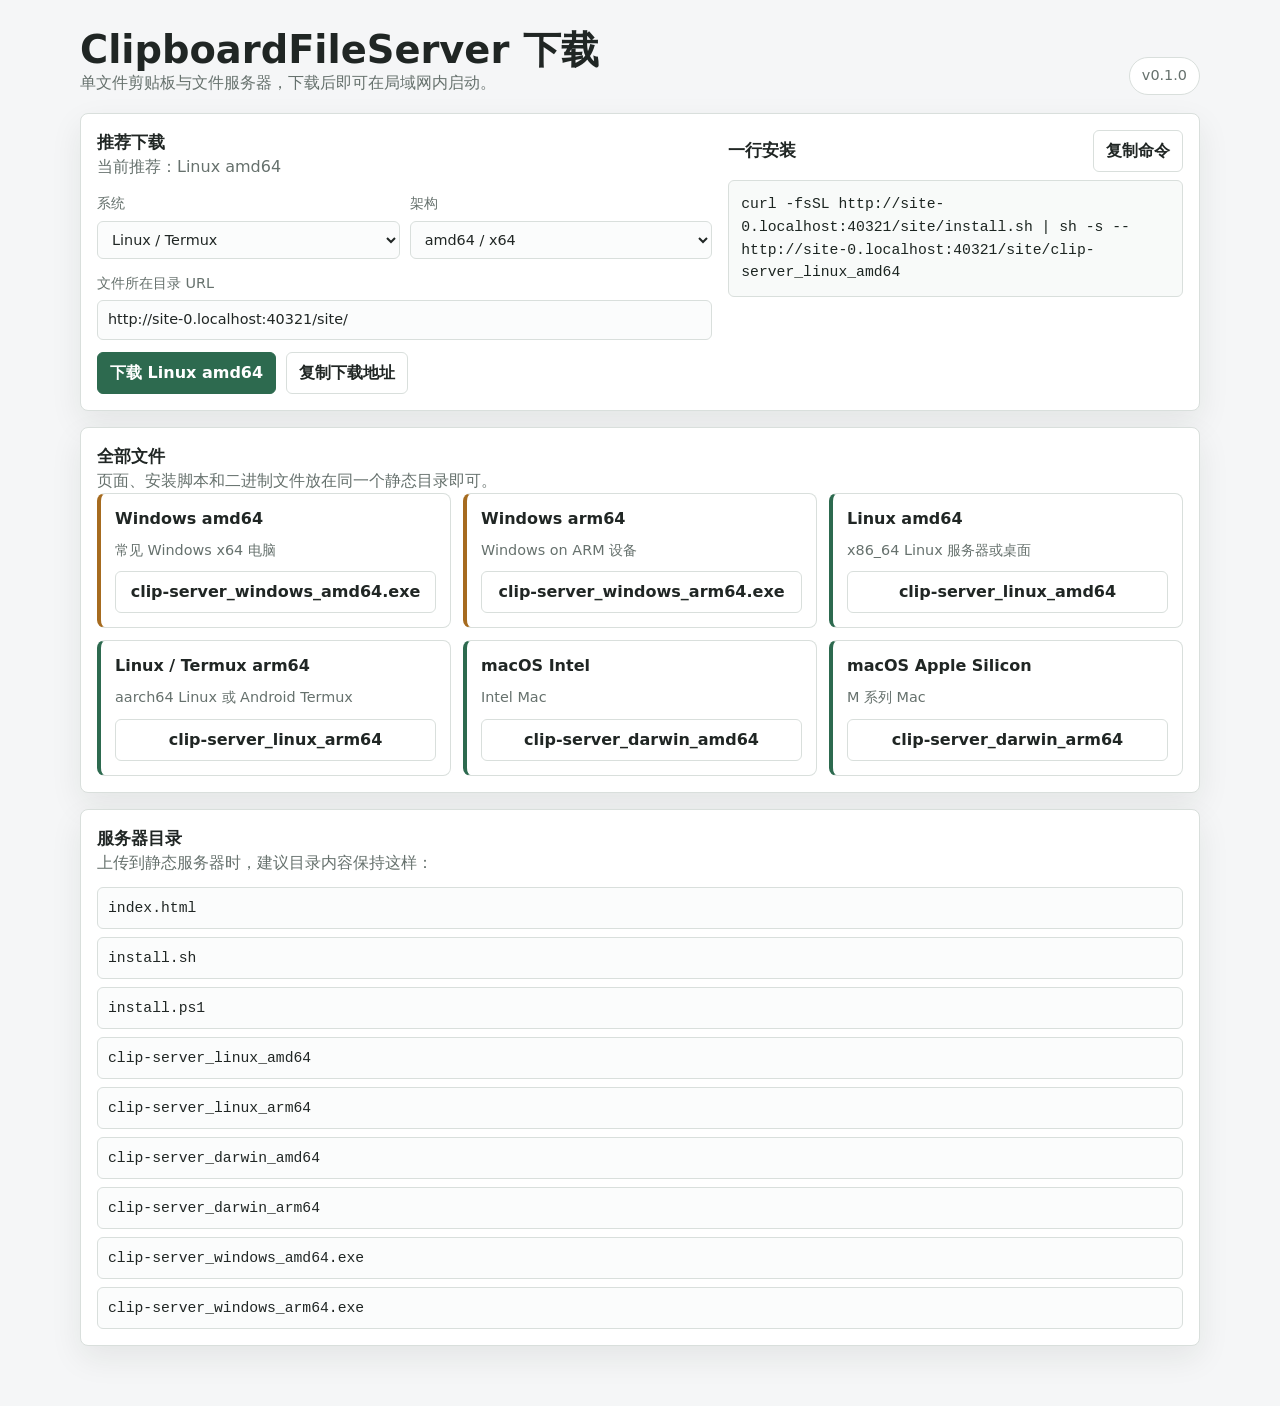
==== site/index.html @ d4aa828a "Initial Go clipboard file server" ====
<!doctype html>
<html lang="zh-CN">
<head>
  <meta charset="utf-8">
  <meta name="viewport" content="width=device-width, initial-scale=1">
  <title>ClipboardFileServer 下载</title>
  <style>
    :root {
      color-scheme: light;
      --bg: #f5f6f7;
      --panel: #ffffff;
      --text: #202624;
      --muted: #66716d;
      --line: #d9dfdc;
      --accent: #2d6a4f;
      --accent-strong: #1f513c;
      --warn: #a66b1f;
      --danger: #b34332;
      --shadow: 0 12px 32px rgba(24, 32, 28, 0.08);
    }

    * {
      box-sizing: border-box;
    }

    html {
      min-height: 100%;
    }

    body {
      min-height: 100%;
      margin: 0;
      background: var(--bg);
      color: var(--text);
      font-family: Inter, ui-sans-serif, system-ui, -apple-system, BlinkMacSystemFont, "Segoe UI", sans-serif;
      font-size: 16px;
      line-height: 1.5;
    }

    a {
      color: inherit;
    }

    button,
    .button {
      min-height: 38px;
      border: 1px solid var(--line);
      border-radius: 6px;
      background: var(--panel);
      color: var(--text);
      cursor: pointer;
      display: inline-flex;
      align-items: center;
      justify-content: center;
      gap: 8px;
      padding: 8px 12px;
      font: inherit;
      font-weight: 650;
      text-decoration: none;
      white-space: nowrap;
    }

    button:hover,
    .button:hover {
      border-color: var(--accent);
      color: var(--accent-strong);
    }

    button.primary,
    .button.primary {
      border-color: var(--accent);
      background: var(--accent);
      color: #fff;
    }

    button.primary:hover,
    .button.primary:hover {
      background: var(--accent-strong);
      color: #fff;
    }

    button:focus-visible,
    .button:focus-visible,
    select:focus,
    input:focus {
      outline: 3px solid rgba(45, 106, 79, 0.22);
      outline-offset: 2px;
    }

    .shell {
      width: min(1120px, calc(100% - 32px));
      margin: 0 auto;
      padding: 28px 0 44px;
    }

    .topbar {
      display: flex;
      align-items: end;
      justify-content: space-between;
      gap: 18px;
      margin-bottom: 18px;
    }

    h1,
    h2,
    h3,
    p {
      margin: 0;
    }

    h1 {
      font-size: clamp(1.7rem, 3vw, 2.5rem);
      line-height: 1.12;
      font-weight: 780;
    }

    h2 {
      font-size: 1.05rem;
      font-weight: 760;
    }

    h3 {
      font-size: 1rem;
      line-height: 1.35;
      overflow-wrap: anywhere;
    }

    .muted {
      color: var(--muted);
    }

    .version {
      border: 1px solid var(--line);
      border-radius: 999px;
      background: var(--panel);
      padding: 7px 12px;
      font-size: 0.9rem;
      color: var(--muted);
      white-space: nowrap;
    }

    .panel {
      border: 1px solid var(--line);
      border-radius: 8px;
      background: var(--panel);
      box-shadow: var(--shadow);
      padding: 16px;
      margin-bottom: 16px;
    }

    .download-panel {
      display: grid;
      grid-template-columns: minmax(0, 1.15fr) minmax(300px, 0.85fr);
      gap: 16px;
      align-items: start;
    }

    .selector-grid {
      display: grid;
      grid-template-columns: repeat(2, minmax(0, 1fr));
      gap: 10px;
      margin: 14px 0;
    }

    label {
      display: grid;
      gap: 6px;
      font-size: 0.9rem;
      color: var(--muted);
    }

    select,
    input {
      width: 100%;
      min-height: 38px;
      border: 1px solid var(--line);
      border-radius: 6px;
      background: #fbfcfc;
      color: var(--text);
      padding: 8px 10px;
      font: inherit;
    }

    .action-row {
      display: flex;
      flex-wrap: wrap;
      gap: 10px;
      margin-top: 12px;
    }

    .command-box {
      display: grid;
      gap: 8px;
    }

    .command-head {
      display: flex;
      align-items: center;
      justify-content: space-between;
      gap: 10px;
    }

    pre {
      margin: 0;
      max-height: 220px;
      overflow: auto;
      border: 1px solid var(--line);
      border-radius: 6px;
      background: #f8faf9;
      padding: 12px;
      color: #1c2521;
      font: 0.92rem/1.55 ui-monospace, SFMono-Regular, Consolas, "Liberation Mono", monospace;
      white-space: pre-wrap;
      overflow-wrap: anywhere;
    }

    .grid {
      display: grid;
      grid-template-columns: repeat(3, minmax(0, 1fr));
      gap: 12px;
    }

    .artifact {
      border: 1px solid var(--line);
      border-left: 4px solid var(--accent);
      border-radius: 8px;
      background: var(--panel);
      padding: 14px;
      display: grid;
      gap: 10px;
    }

    .artifact.windows {
      border-left-color: var(--warn);
    }

    .artifact .meta {
      font-size: 0.9rem;
      color: var(--muted);
    }

    .deploy-list {
      display: grid;
      gap: 8px;
      margin: 12px 0 0;
      padding: 0;
      list-style: none;
    }

    .deploy-list li {
      border: 1px solid var(--line);
      border-radius: 6px;
      background: #fbfcfc;
      padding: 9px 10px;
      font-family: ui-monospace, SFMono-Regular, Consolas, "Liberation Mono", monospace;
      font-size: 0.92rem;
      overflow-wrap: anywhere;
    }

    .toast {
      position: fixed;
      right: 18px;
      bottom: 18px;
      max-width: min(360px, calc(100vw - 36px));
      border: 1px solid var(--line);
      border-radius: 8px;
      background: #202624;
      color: #fff;
      padding: 10px 14px;
      box-shadow: var(--shadow);
      opacity: 0;
      transform: translateY(8px);
      pointer-events: none;
      transition: opacity 160ms ease, transform 160ms ease;
    }

    .toast.is-visible {
      opacity: 1;
      transform: translateY(0);
    }

    @media (max-width: 860px) {
      .download-panel,
      .grid {
        grid-template-columns: 1fr;
      }

      .topbar {
        align-items: start;
        flex-direction: column;
      }
    }

    @media (max-width: 560px) {
      .shell {
        width: min(100% - 20px, 1120px);
        padding-top: 16px;
      }

      .selector-grid,
      .action-row,
      .command-head {
        display: flex;
        flex-direction: column;
        align-items: stretch;
      }
    }
  </style>
</head>
<body>
  <main class="shell">
    <header class="topbar">
      <div>
        <h1>ClipboardFileServer 下载</h1>
        <p class="muted">单文件剪贴板与文件服务器，下载后即可在局域网内启动。</p>
      </div>
      <span class="version" id="versionBadge">v0.1.0</span>
    </header>

    <section class="panel download-panel">
      <div>
        <h2>推荐下载</h2>
        <p class="muted" id="detectedText">正在识别当前系统</p>
        <div class="selector-grid">
          <label>
            系统
            <select id="platformSelect">
              <option value="windows">Windows</option>
              <option value="linux">Linux / Termux</option>
              <option value="darwin">macOS</option>
            </select>
          </label>
          <label>
            架构
            <select id="archSelect">
              <option value="amd64">amd64 / x64</option>
              <option value="arm64">arm64 / aarch64</option>
            </select>
          </label>
        </div>
        <label>
          文件所在目录 URL
          <input id="baseUrlInput" type="url" spellcheck="false">
        </label>
        <div class="action-row">
          <a class="button primary" id="downloadLink" href="#" download>下载二进制</a>
          <button type="button" id="copyBinaryUrlButton">复制下载地址</button>
        </div>
      </div>

      <div class="command-box">
        <div class="command-head">
          <h2>一行安装</h2>
          <button type="button" id="copyCommandButton">复制命令</button>
        </div>
        <pre id="installCommand"></pre>
      </div>
    </section>

    <section class="panel">
      <h2>全部文件</h2>
      <p class="muted">页面、安装脚本和二进制文件放在同一个静态目录即可。</p>
      <div class="grid" id="artifactGrid"></div>
    </section>

    <section class="panel">
      <h2>服务器目录</h2>
      <p class="muted">上传到静态服务器时，建议目录内容保持这样：</p>
      <ul class="deploy-list">
        <li>index.html</li>
        <li>install.sh</li>
        <li>install.ps1</li>
        <li>clip-server_linux_amd64</li>
        <li>clip-server_linux_arm64</li>
        <li>clip-server_darwin_amd64</li>
        <li>clip-server_darwin_arm64</li>
        <li>clip-server_windows_amd64.exe</li>
        <li>clip-server_windows_arm64.exe</li>
      </ul>
    </section>
  </main>

  <div id="toast" class="toast" role="status" aria-live="polite"></div>

  <script>
    const releaseVersion = '0.1.0';
    const artifacts = [
      { platform: 'windows', arch: 'amd64', file: 'clip-server_windows_amd64.exe', label: 'Windows amd64', note: '常见 Windows x64 电脑' },
      { platform: 'windows', arch: 'arm64', file: 'clip-server_windows_arm64.exe', label: 'Windows arm64', note: 'Windows on ARM 设备' },
      { platform: 'linux', arch: 'amd64', file: 'clip-server_linux_amd64', label: 'Linux amd64', note: 'x86_64 Linux 服务器或桌面' },
      { platform: 'linux', arch: 'arm64', file: 'clip-server_linux_arm64', label: 'Linux / Termux arm64', note: 'aarch64 Linux 或 Android Termux' },
      { platform: 'darwin', arch: 'amd64', file: 'clip-server_darwin_amd64', label: 'macOS Intel', note: 'Intel Mac' },
      { platform: 'darwin', arch: 'arm64', file: 'clip-server_darwin_arm64', label: 'macOS Apple Silicon', note: 'M 系列 Mac' },
    ];

    const elements = {
      versionBadge: document.querySelector('#versionBadge'),
      detectedText: document.querySelector('#detectedText'),
      platformSelect: document.querySelector('#platformSelect'),
      archSelect: document.querySelector('#archSelect'),
      baseUrlInput: document.querySelector('#baseUrlInput'),
      downloadLink: document.querySelector('#downloadLink'),
      copyBinaryUrlButton: document.querySelector('#copyBinaryUrlButton'),
      copyCommandButton: document.querySelector('#copyCommandButton'),
      installCommand: document.querySelector('#installCommand'),
      artifactGrid: document.querySelector('#artifactGrid'),
      toast: document.querySelector('#toast'),
    };

    let toastTimer = 0;

    init();

    async function init() {
      elements.versionBadge.textContent = `v${releaseVersion}`;
      elements.baseUrlInput.value = defaultBaseUrl();

      const detected = await detectRuntime();
      elements.platformSelect.value = detected.platform;
      elements.archSelect.value = detected.arch;
      elements.detectedText.textContent = `当前推荐：${labelFor(detected.platform, detected.arch)}`;

      elements.platformSelect.addEventListener('change', render);
      elements.archSelect.addEventListener('change', render);
      elements.baseUrlInput.addEventListener('input', render);
      elements.copyBinaryUrlButton.addEventListener('click', () => copyText(binaryUrl()));
      elements.copyCommandButton.addEventListener('click', () => copyText(elements.installCommand.textContent));

      renderArtifacts();
      render();
    }

    async function detectRuntime() {
      const platformText = `${navigator.userAgentData?.platform || ''} ${navigator.platform || ''} ${navigator.userAgent || ''}`.toLowerCase();
      let platform = 'linux';
      if (platformText.includes('win')) {
        platform = 'windows';
      } else if (platformText.includes('mac')) {
        platform = 'darwin';
      } else if (platformText.includes('android')) {
        platform = 'linux';
      }

      let arch = platformText.includes('arm') || platformText.includes('aarch64') ? 'arm64' : 'amd64';
      if (navigator.userAgentData?.getHighEntropyValues) {
        try {
          const values = await navigator.userAgentData.getHighEntropyValues(['architecture']);
          const architecture = String(values.architecture || '').toLowerCase();
          if (architecture.includes('arm')) {
            arch = 'arm64';
          } else if (architecture.includes('x86')) {
            arch = 'amd64';
          }
        } catch (_error) {
        }
      }
      return { platform, arch };
    }

    function defaultBaseUrl() {
      if (window.location.protocol === 'file:') {
        return 'https://your-server/clipboard/';
      }
      return new URL('.', window.location.href).href;
    }

    function render() {
      const selected = selectedArtifact();
      const url = binaryUrl();
      elements.downloadLink.href = url;
      elements.downloadLink.download = selected.file;
      elements.downloadLink.textContent = `下载 ${selected.label}`;
      elements.installCommand.textContent = installCommand(selected, url);
    }

    function renderArtifacts() {
      elements.artifactGrid.replaceChildren(...artifacts.map((artifact) => {
        const card = document.createElement('article');
        card.className = `artifact ${artifact.platform}`;

        const title = document.createElement('h3');
        title.textContent = artifact.label;
        const meta = document.createElement('p');
        meta.className = 'meta';
        meta.textContent = artifact.note;
        const link = document.createElement('a');
        link.className = 'button';
        link.href = joinUrl(baseUrl(), artifact.file);
        link.download = artifact.file;
        link.textContent = artifact.file;

        card.append(title, meta, link);
        return card;
      }));
    }

    function selectedArtifact() {
      const platform = elements.platformSelect.value;
      const arch = elements.archSelect.value;
      return artifacts.find((artifact) => artifact.platform === platform && artifact.arch === arch) || artifacts[0];
    }

    function binaryUrl() {
      return joinUrl(baseUrl(), selectedArtifact().file);
    }

    function baseUrl() {
      const value = elements.baseUrlInput.value.trim() || 'https://your-server/clipboard/';
      return value.endsWith('/') ? value : `${value}/`;
    }

    function joinUrl(root, file) {
      return new URL(file, root).href;
    }

    function installCommand(artifact, url) {
      const root = baseUrl();
      if (artifact.platform === 'windows') {
        return `& ([scriptblock]::Create((Invoke-RestMethod '${joinUrl(root, 'install.ps1')}'))) -BinaryUrl '${url}'`;
      }
      return `curl -fsSL ${joinUrl(root, 'install.sh')} | sh -s -- ${url}`;
    }

    function labelFor(platform, arch) {
      const artifact = artifacts.find((item) => item.platform === platform && item.arch === arch);
      return artifact ? artifact.label : 'Linux amd64';
    }

    async function copyText(text) {
      try {
        await navigator.clipboard.writeText(text);
        showToast('已复制');
      } catch (_error) {
        const textarea = document.createElement('textarea');
        textarea.value = text;
        textarea.style.position = 'fixed';
        textarea.style.opacity = '0';
        document.body.append(textarea);
        textarea.select();
        document.execCommand('copy');
        textarea.remove();
        showToast('已复制');
      }
    }

    function showToast(message) {
      elements.toast.textContent = message;
      elements.toast.classList.add('is-visible');
      window.clearTimeout(toastTimer);
      toastTimer = window.setTimeout(() => elements.toast.classList.remove('is-visible'), 2200);
    }
  </script>
</body>
</html>
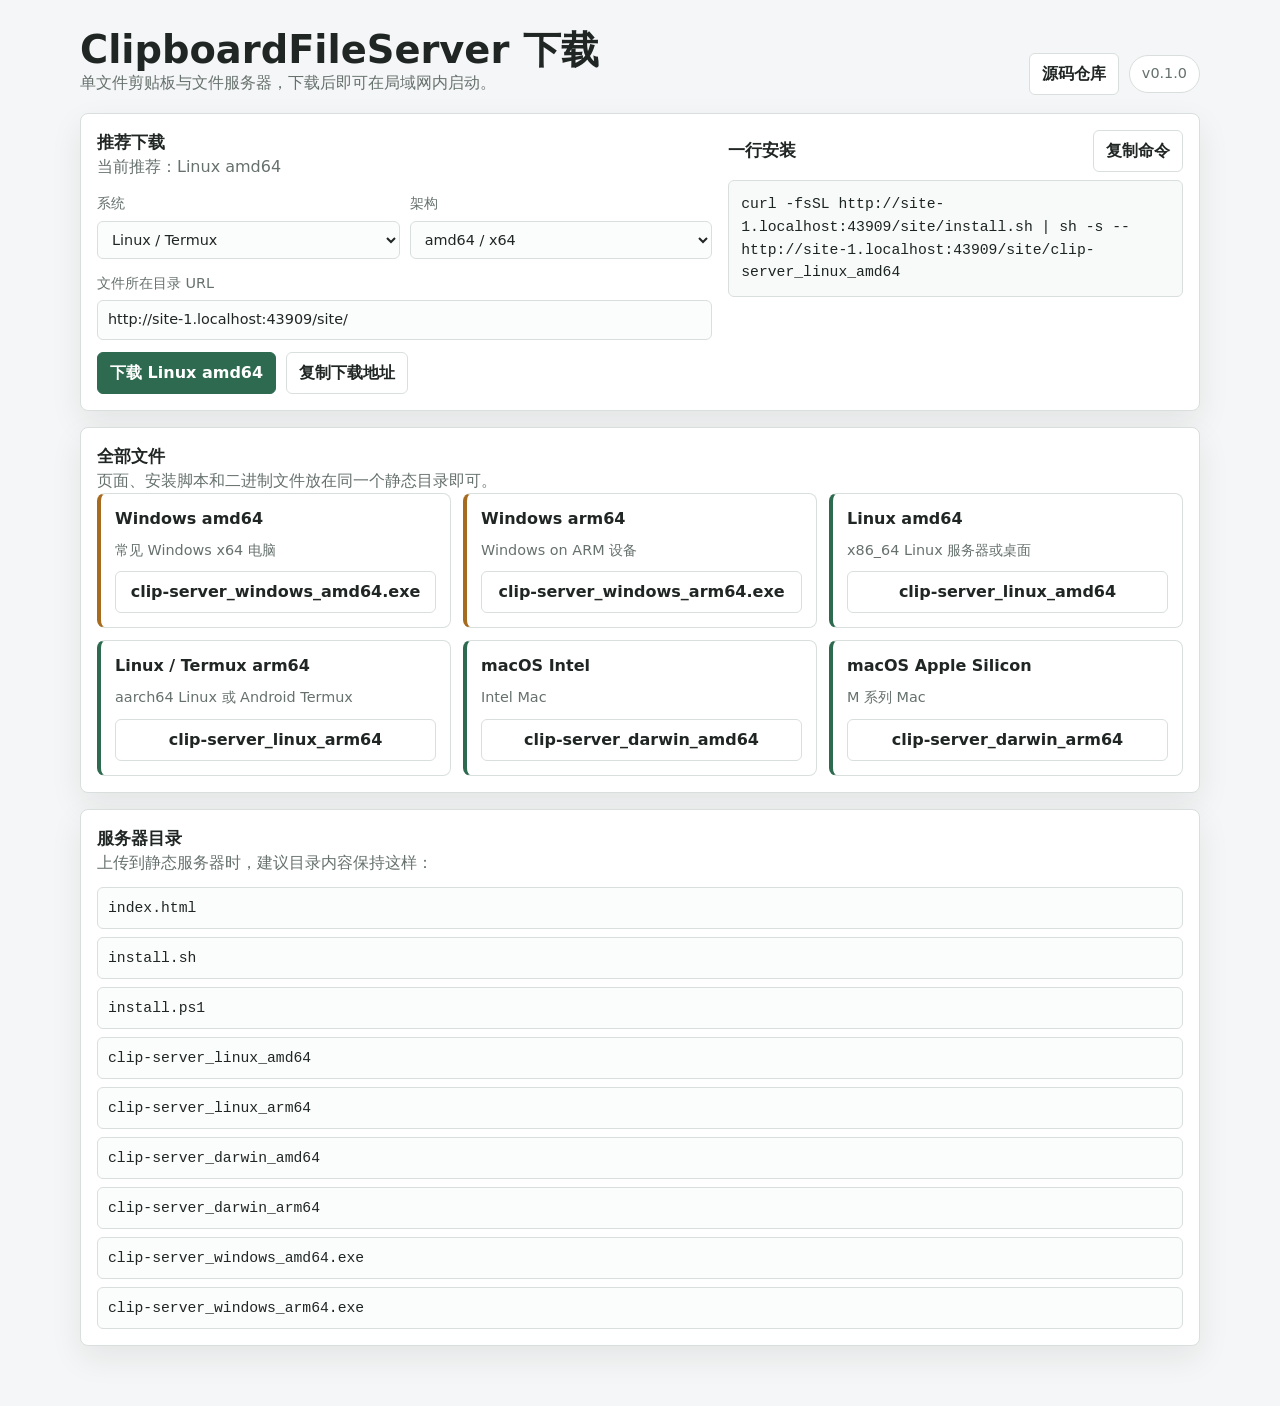
==== commit 020c3845: "Deploy downloads to GitHub Pages" ====
--- a/site/index.html
+++ b/site/index.html
@@ -139,6 +139,14 @@
       white-space: nowrap;
     }
 
+    .top-links {
+      display: flex;
+      align-items: center;
+      gap: 10px;
+      flex-wrap: wrap;
+      justify-content: flex-end;
+    }
+
     .panel {
       border: 1px solid var(--line);
       border-radius: 8px;
@@ -289,6 +297,10 @@
         align-items: start;
         flex-direction: column;
       }
+
+      .top-links {
+        justify-content: flex-start;
+      }
     }
 
     @media (max-width: 560px) {
@@ -314,7 +326,10 @@
         <h1>ClipboardFileServer 下载</h1>
         <p class="muted">单文件剪贴板与文件服务器，下载后即可在局域网内启动。</p>
       </div>
-      <span class="version" id="versionBadge">v0.1.0</span>
+      <div class="top-links">
+        <a class="button" href="https://github.com/guajun/ClipboardFileServer">源码仓库</a>
+        <span class="version" id="versionBadge">v0.1.0</span>
+      </div>
     </header>
 
     <section class="panel download-panel">
@@ -384,6 +399,7 @@
 
   <script>
     const releaseVersion = '0.1.0';
+    const hostedBaseUrl = 'https://guajun.github.io/ClipboardFileServer/';
     const artifacts = [
       { platform: 'windows', arch: 'amd64', file: 'clip-server_windows_amd64.exe', label: 'Windows amd64', note: '常见 Windows x64 电脑' },
       { platform: 'windows', arch: 'arm64', file: 'clip-server_windows_arm64.exe', label: 'Windows arm64', note: 'Windows on ARM 设备' },
@@ -459,7 +475,7 @@
 
     function defaultBaseUrl() {
       if (window.location.protocol === 'file:') {
-        return 'https://your-server/clipboard/';
+        return hostedBaseUrl;
       }
       return new URL('.', window.location.href).href;
     }
@@ -505,7 +521,7 @@
     }
 
     function baseUrl() {
-      const value = elements.baseUrlInput.value.trim() || 'https://your-server/clipboard/';
+      const value = elements.baseUrlInput.value.trim() || hostedBaseUrl;
       return value.endsWith('/') ? value : `${value}/`;
     }
 
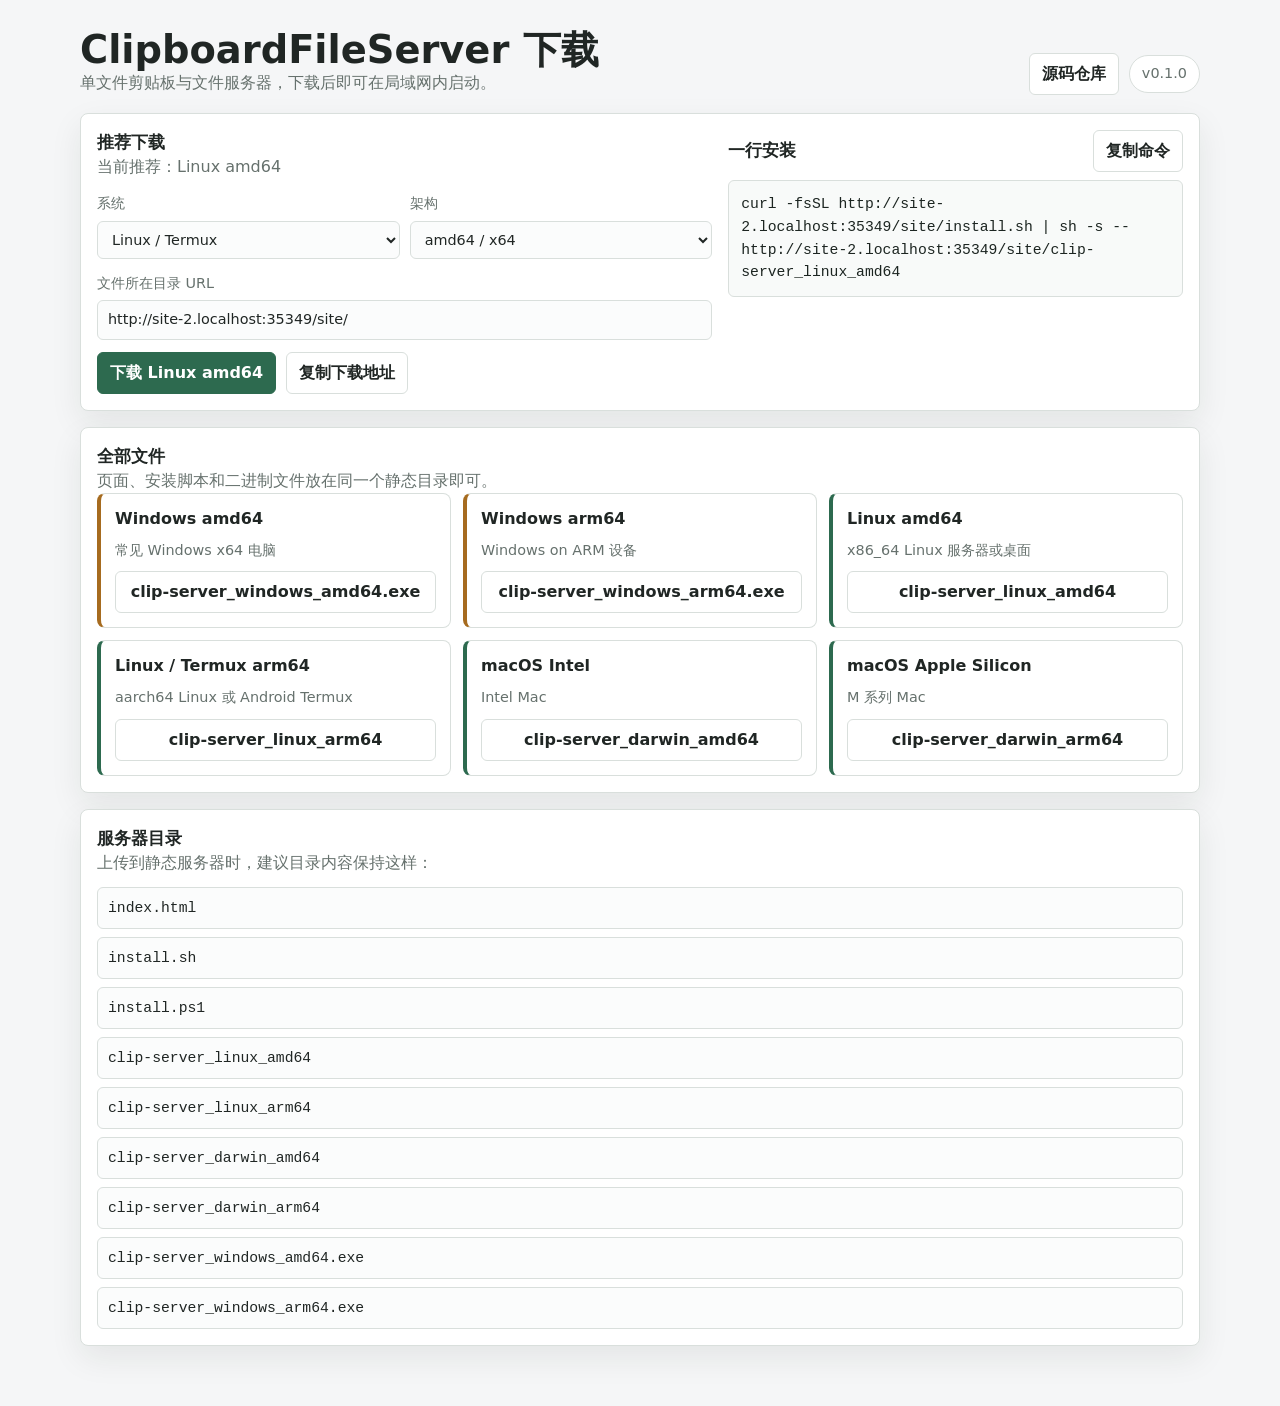
==== commit b9de6c71: "Fix build version badge" ====
--- a/site/index.html
+++ b/site/index.html
@@ -428,7 +428,7 @@
     init();
 
     async function init() {
-      elements.versionBadge.textContent = `v${releaseVersion}`;
+      elements.versionBadge.textContent = formatVersionBadge(releaseVersion);
       elements.baseUrlInput.value = defaultBaseUrl();
 
       const detected = await detectRuntime();
@@ -478,6 +478,13 @@
         return hostedBaseUrl;
       }
       return new URL('.', window.location.href).href;
+    }
+
+    function formatVersionBadge(version) {
+      if (/^v?\d+\.\d+\.\d+/.test(version)) {
+        return version.startsWith('v') ? version : `v${version}`;
+      }
+      return version;
     }
 
     function render() {
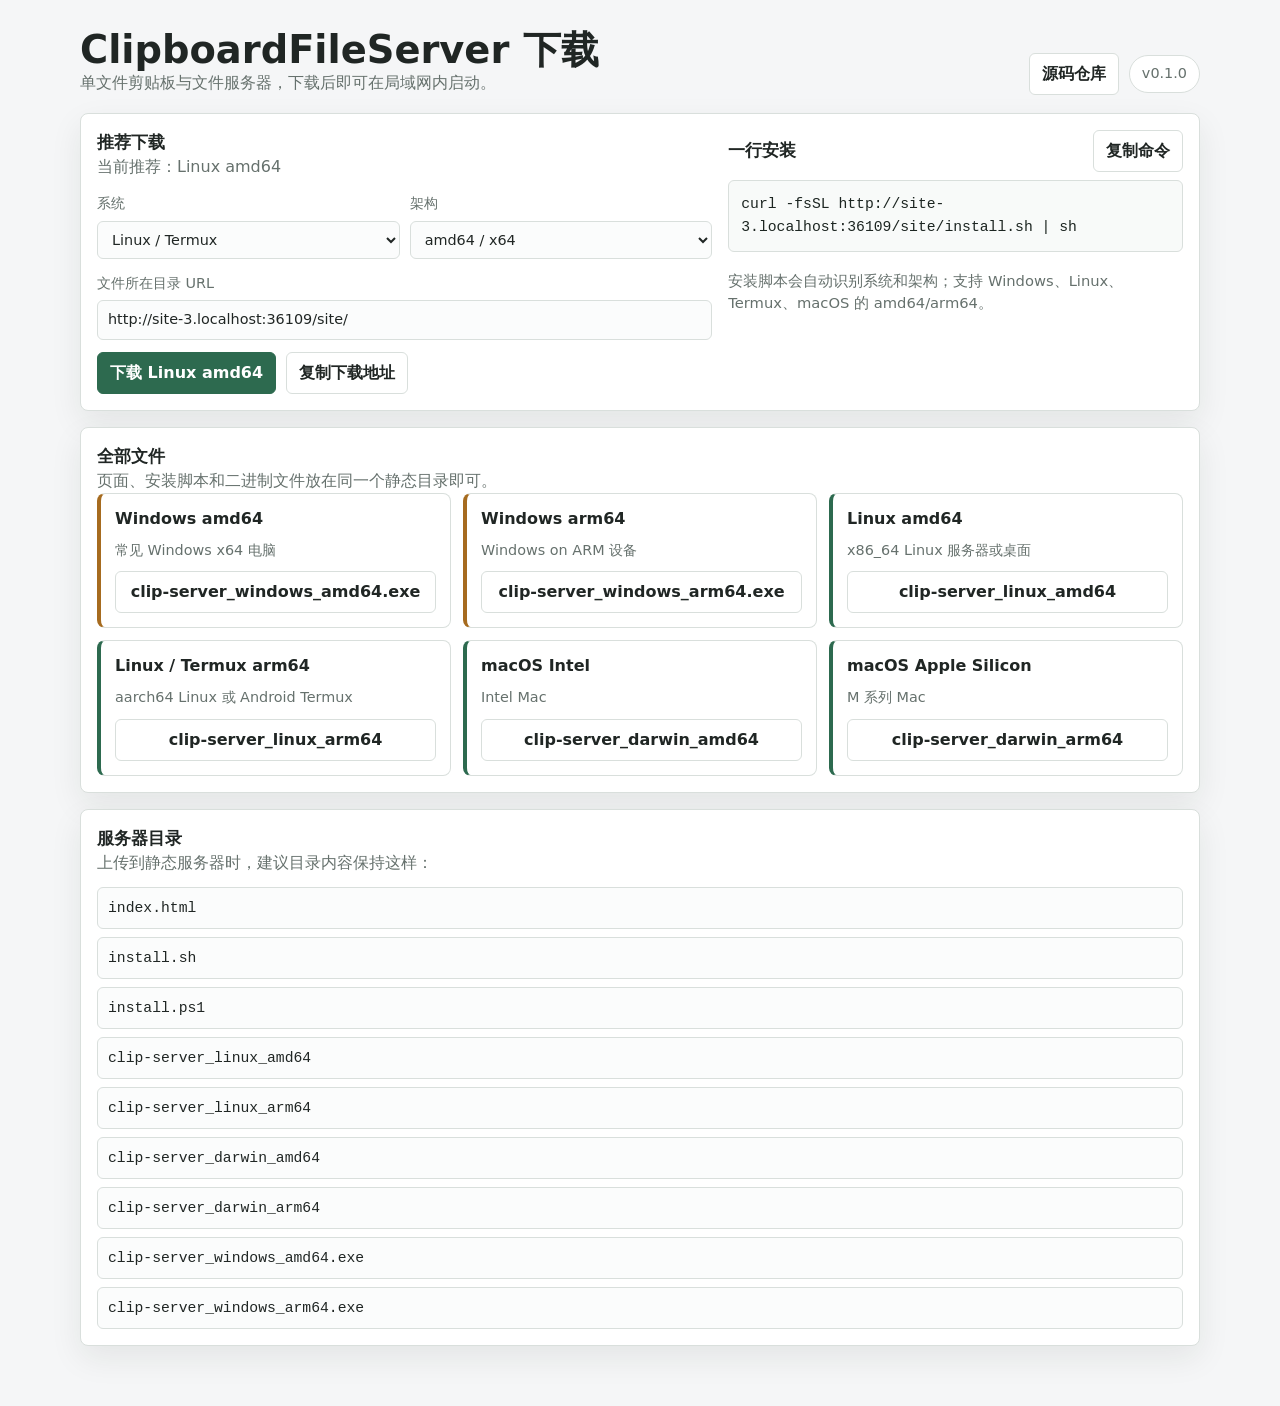
==== commit 8ae34bcc: "Auto-detect platform in installers" ====
--- a/site/index.html
+++ b/site/index.html
@@ -263,6 +263,11 @@
       font-family: ui-monospace, SFMono-Regular, Consolas, "Liberation Mono", monospace;
       font-size: 0.92rem;
       overflow-wrap: anywhere;
+    }
+
+    .support-text {
+      margin-top: 10px;
+      font-size: 0.92rem;
     }
 
     .toast {
@@ -369,6 +374,7 @@
           <button type="button" id="copyCommandButton">复制命令</button>
         </div>
         <pre id="installCommand"></pre>
+        <p class="muted support-text">安装脚本会自动识别系统和架构；支持 Windows、Linux、Termux、macOS 的 amd64/arm64。</p>
       </div>
     </section>
 
@@ -539,9 +545,9 @@
     function installCommand(artifact, url) {
       const root = baseUrl();
       if (artifact.platform === 'windows') {
-        return `& ([scriptblock]::Create((Invoke-RestMethod '${joinUrl(root, 'install.ps1')}'))) -BinaryUrl '${url}'`;
-      }
-      return `curl -fsSL ${joinUrl(root, 'install.sh')} | sh -s -- ${url}`;
+        return `& ([scriptblock]::Create((Invoke-RestMethod '${joinUrl(root, 'install.ps1')}')))`;
+      }
+      return `curl -fsSL ${joinUrl(root, 'install.sh')} | sh`;
     }
 
     function labelFor(platform, arch) {
